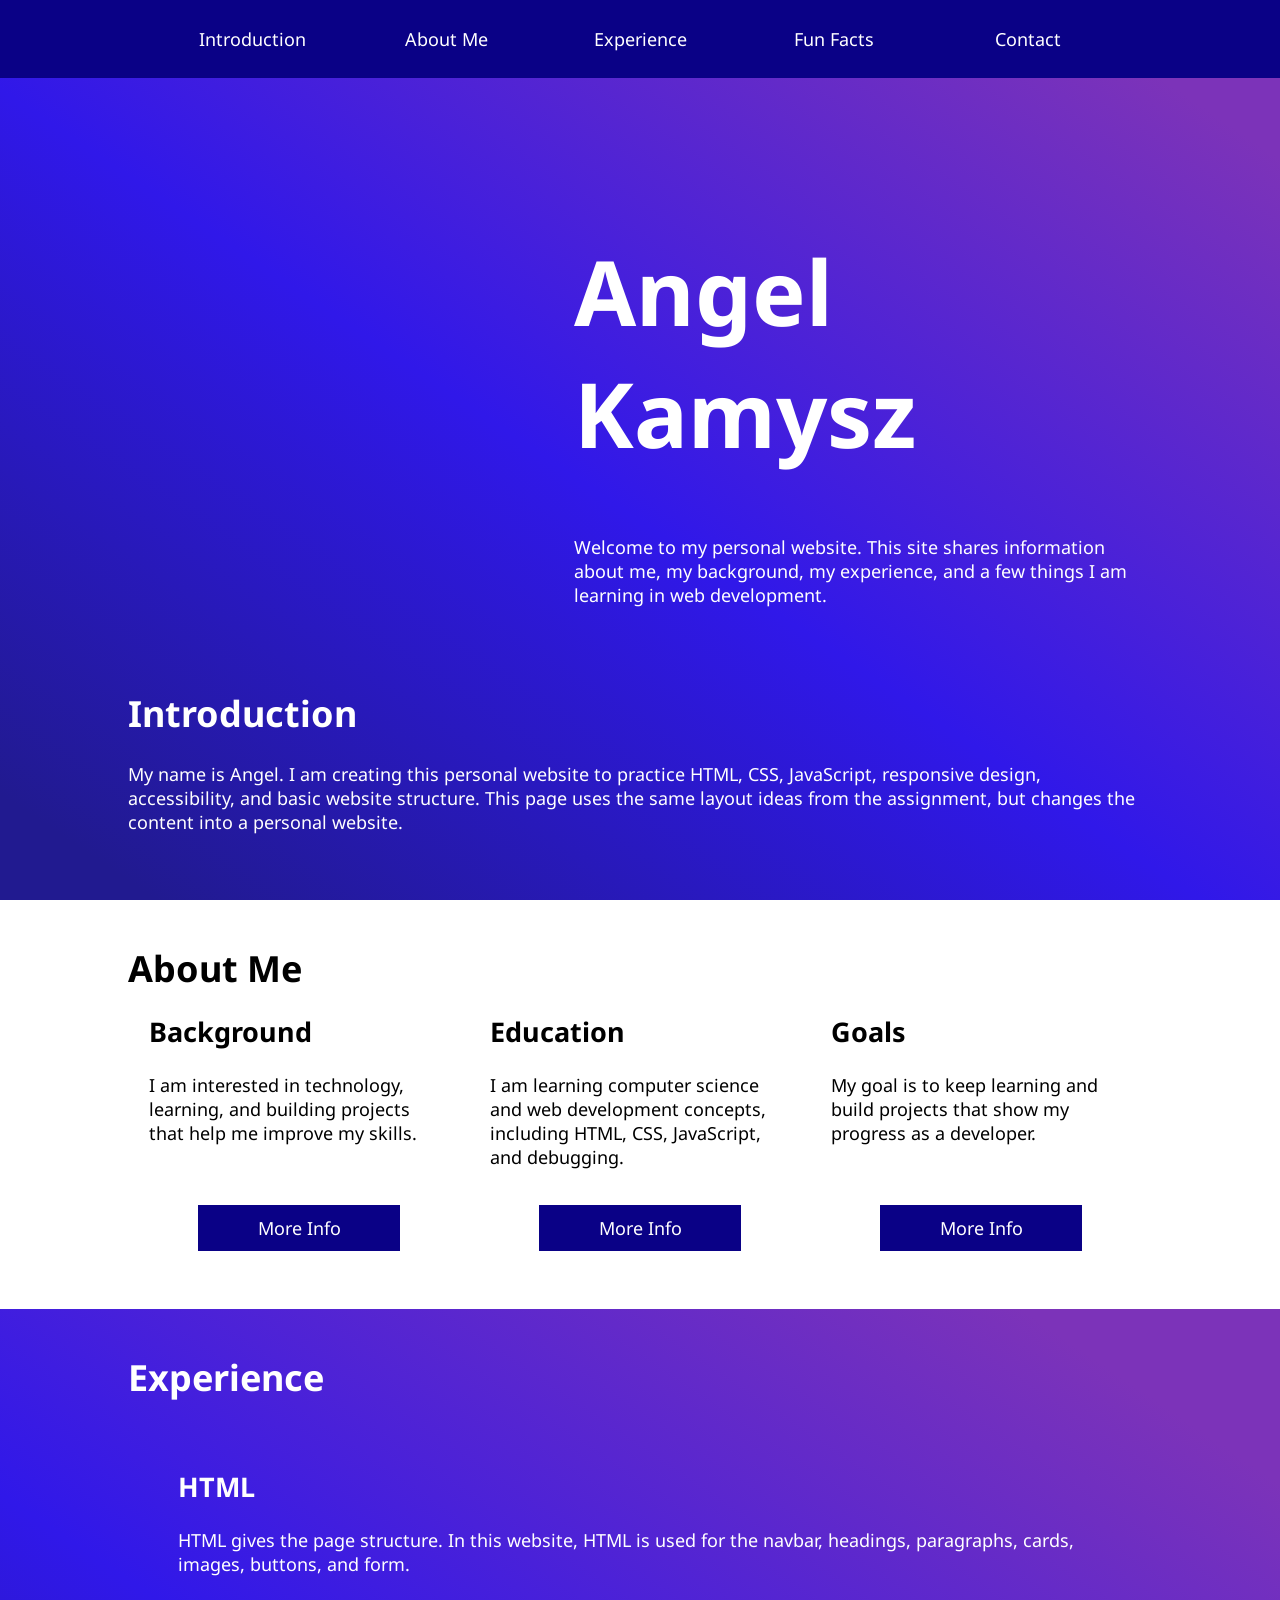
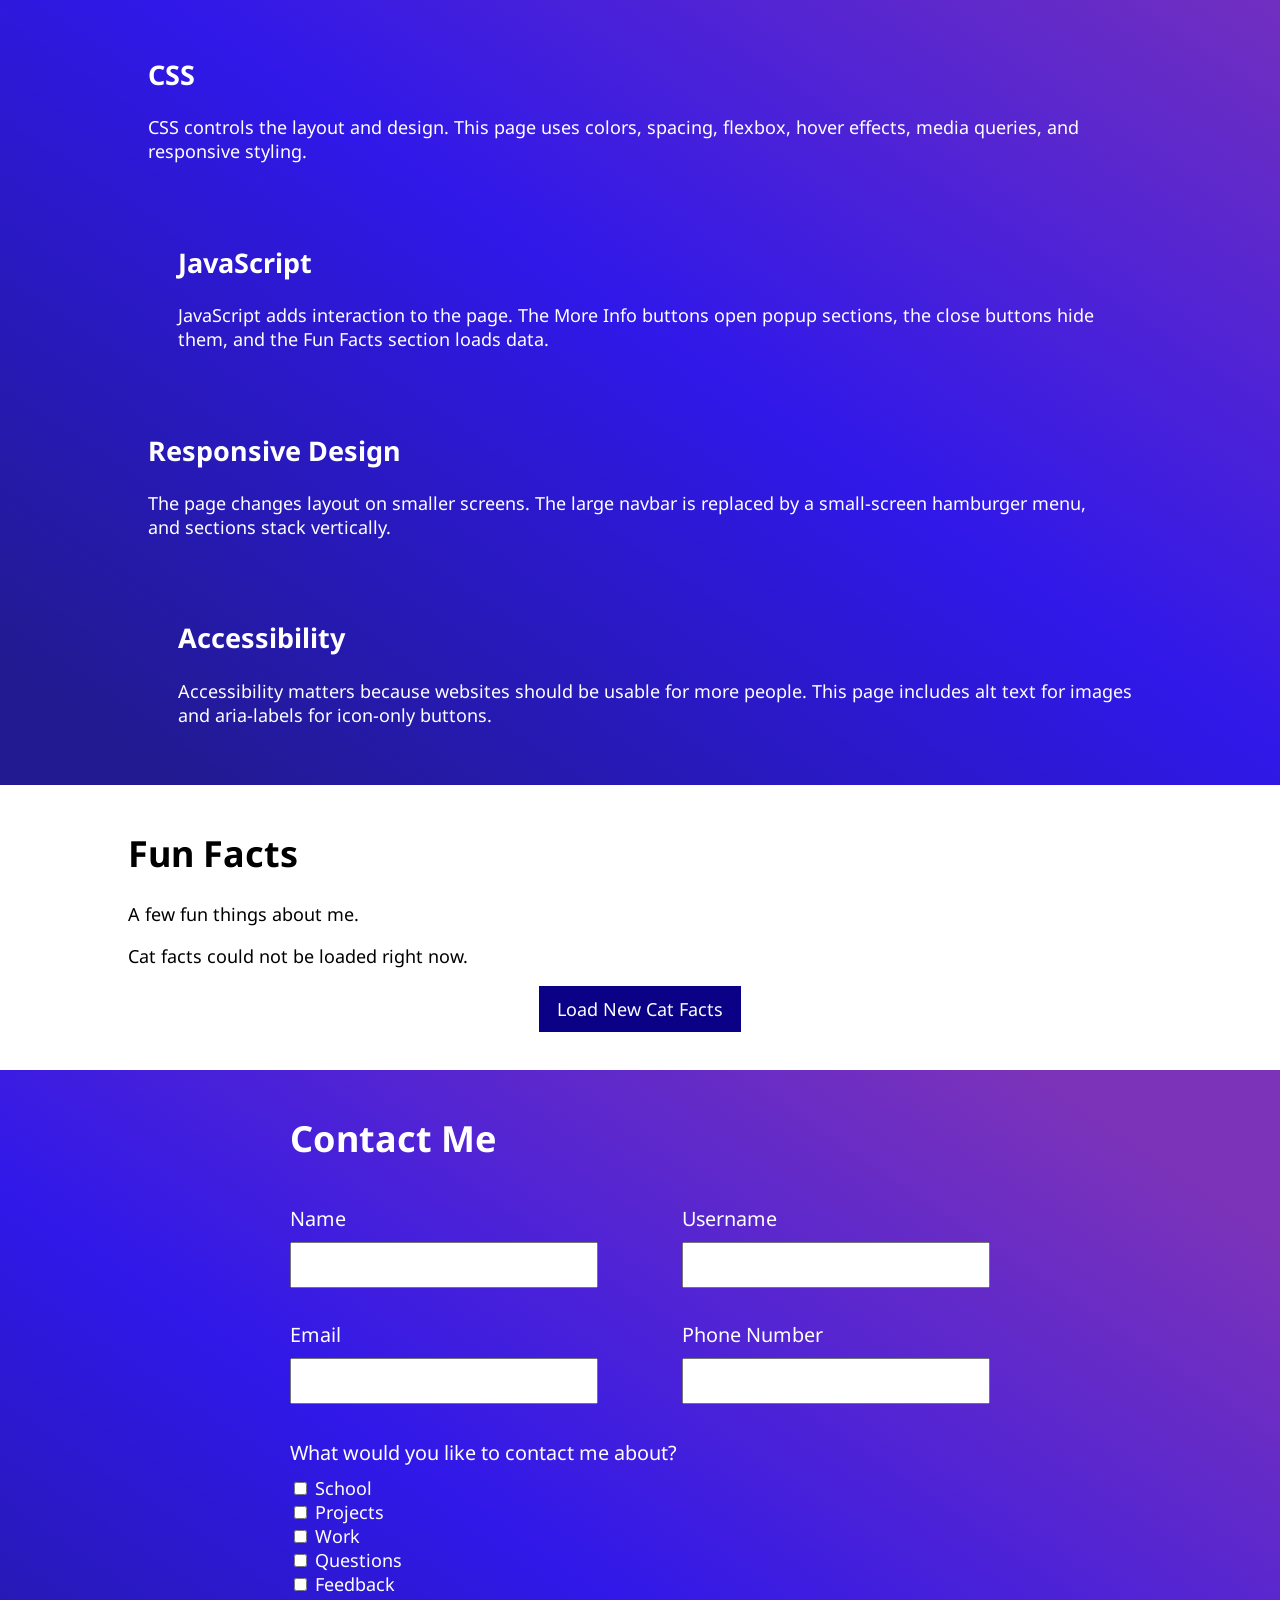
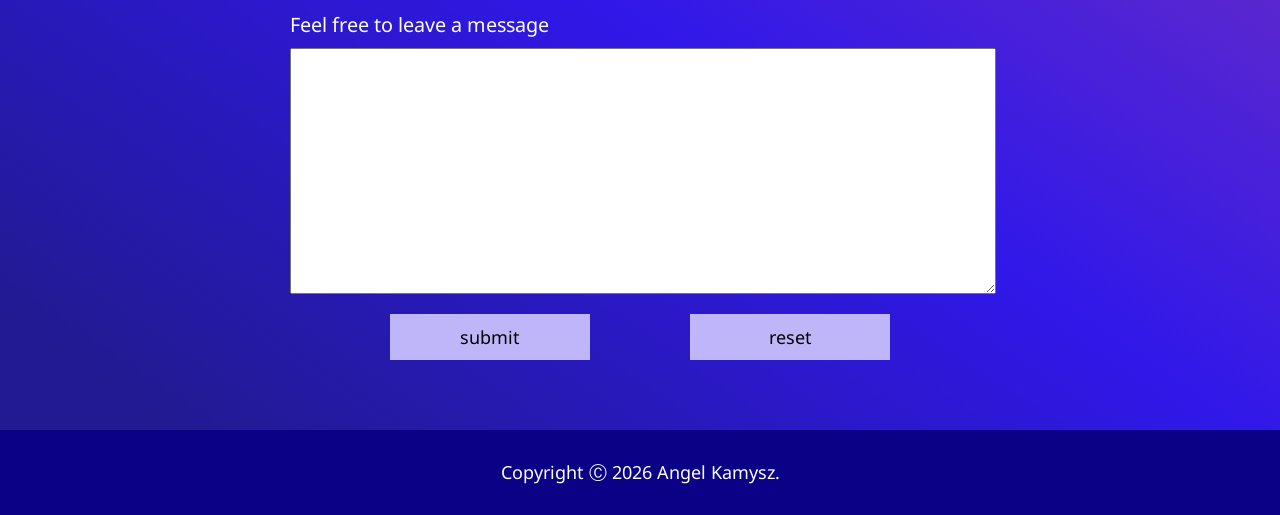
==== index.html @ f848a3fa "Add files via upload" ====
<!doctype html>
<html lang="en">
  <head>
    <meta charset="UTF-8" />
    <meta name="viewport" content="width=device-width, initial-scale=1.0" />

    <link rel="preconnect" href="https://fonts.googleapis.com" />
    <link rel="preconnect" href="https://fonts.gstatic.com" crossorigin />

    <link
      rel="stylesheet"
      href="https://cdnjs.cloudflare.com/ajax/libs/font-awesome/6.4.2/css/all.min.css"
      crossorigin="anonymous"
      referrerpolicy="no-referrer"
    />

    <link
      href="https://fonts.googleapis.com/css2?family=Lora&family=Noto+Sans:ital,wght@0,300;0,500;1,200;1,400&family=Poppins:wght@100;200;300;400&family=Raleway:wght@100;200;300&display=swap"
      rel="stylesheet"
    />

    <link rel="stylesheet" href="styles.css" />
    <title>Angel Kamysz</title>
    <script defer src="index.js"></script>
  </head>

  <body>
    <header>
      <nav class="navbar large-screen-navbar">
        <ul class="nav-list">
          <li class="nav-list-item">
            <a href="#Introduction" class="nav-link hover-transition"
              >Introduction</a
            >
          </li>
          <li class="nav-list-item">
            <a href="#About" class="nav-link hover-transition">About Me</a>
          </li>
          <li class="nav-list-item">
            <a href="#Experience" class="nav-link hover-transition"
              >Experience</a
            >
          </li>
          <li class="nav-list-item">
            <a href="#FunFacts" class="nav-link hover-transition">Fun Facts</a>
          </li>
          <li class="nav-list-item">
            <a href="#Contact" class="nav-link hover-transition">Contact</a>
          </li>
        </ul>
      </nav>

      <nav class="navbar small-screen-navbar">
        <input
          type="checkbox"
          class="navbar-toggle-trigger"
          id="navbar-toggle-trigger"
        />

        <label
          for="navbar-toggle-trigger"
          id="navbar-toggle-expand-button"
          class="navbar-circular-icon-button"
          aria-label="open navbar list"
        >
          <i class="fa-solid fa-bars"></i>
        </label>

        <div
          id="small-screen-navbar-element-container"
          class="small-screen-navbar-element-container"
        >
          <label
            for="navbar-toggle-trigger"
            class="navbar-toggle-close-button"
            aria-label="close navbar list"
          >
            <i class="fa-solid fa-xmark"></i>
          </label>

          <ul class="nav-list">
            <li class="nav-list-item">
              <a href="#Introduction" class="nav-link hover-transition"
                >Introduction</a
              >
            </li>
            <li class="nav-list-item">
              <a href="#About" class="nav-link hover-transition">About Me</a>
            </li>
            <li class="nav-list-item">
              <a href="#Experience" class="nav-link hover-transition"
                >Experience</a
              >
            </li>
            <li class="nav-list-item">
              <a href="#FunFacts" class="nav-link hover-transition"
                >Fun Facts</a
              >
            </li>
            <li class="nav-list-item">
              <a href="#Contact" class="nav-link hover-transition">Contact</a>
            </li>
          </ul>
        </div>
      </nav>
    </header>

    <div class="dark-background-container section-below-navbar">
      <div
        class="space-evenly-distributed-row-container vertically-stacked-mid-screen-container content-container"
      >
        <div class="landing-image"></div>

        <div class="landing-text-container">
          <h1 class="heading-1">Angel Kamysz</h1>
          <p>
            Welcome to my personal website. This site shares information about
            me, my background, my experience, and a few things I am learning in
            web development.
          </p>
        </div>
      </div>

      <div id="Introduction" class="content-container">
        <h1>Introduction</h1>
        <p>
          My name is Angel. I am creating this personal website to practice
          HTML, CSS, JavaScript, responsive design, accessibility, and basic
          website structure. This page uses the same layout ideas from the
          assignment, but changes the content into a personal website.
        </p>
      </div>
    </div>

    <div id="About" class="content-container">
      <h1 class="clear-margin-bottom">About Me</h1>

      <div
        class="space-evenly-distributed-row-container vertically-stacked-mid-screen-container"
      >
        <div class="card">
          <div>
            <h2 class="clear-margin-top">Background</h2>
            <p>
              I am interested in technology, learning, and building projects
              that help me improve my skills.
            </p>
          </div>
          <a class="more-info-button">More Info</a>
        </div>

        <div class="popup-section-container">
          <div class="popup-section">
            <div class="space-between-distributed-row-container">
              <h3>Background</h3>
              <button
                class="close-popup-button"
                aria-label="close popup window"
                title="close popup window"
              >
                <i class="fa-solid fa-xmark"></i>
              </button>
            </div>
            <p>
              This section gives more information about who I am. I wanted this
              personal website to be simple, organized, and easy to read. I also
              wanted to use what I learned in class, including sections,
              navigation links, buttons, forms, and responsive styling.
            </p>
          </div>
        </div>

        <div class="card">
          <div>
            <h2 class="clear-margin-top">Education</h2>
            <p>
              I am learning computer science and web development concepts,
              including HTML, CSS, JavaScript, and debugging.
            </p>
          </div>
          <a class="more-info-button">More Info</a>
        </div>

        <div class="popup-section-container">
          <div class="popup-section">
            <div class="space-between-distributed-row-container">
              <h3>Education</h3>
              <button
                class="close-popup-button"
                aria-label="close popup window"
                title="close popup window"
              >
                <i class="fa-solid fa-xmark"></i>
              </button>
            </div>
            <p>
              This project shows practice with a complete webpage. It includes a
              navbar, a landing section, cards, JavaScript popups, responsive
              design, images, and a contact form.
            </p>
          </div>
        </div>

        <div class="card">
          <div>
            <h2 class="clear-margin-top">Goals</h2>
            <p>
              My goal is to keep learning and build projects that show my
              progress as a developer.
            </p>
          </div>
          <a class="more-info-button">More Info</a>
        </div>

        <div class="popup-section-container">
          <div class="popup-section">
            <div class="space-between-distributed-row-container">
              <h3>Goals</h3>
              <button
                class="close-popup-button"
                aria-label="close popup window"
                title="close popup window"
              >
                <i class="fa-solid fa-xmark"></i>
              </button>
            </div>
            <p>
              I want to continue improving my coding skills and become more
              comfortable creating websites that are functional, responsive, and
              accessible.
            </p>
          </div>
        </div>
      </div>
    </div>

    <div class="dark-background-container">
      <div id="Experience" class="content-container">
        <h1>Experience</h1>

        <div class="space-between-distributed-row-container content-container">
          <!-- <img
            alt="A gray Scottish Fold cat lying down"
            class="characteristics-image"
            src="./images/1920px-Adult_Scottish_Fold.jpg"
          /> -->

          <div class="characteristics-text-margin-left">
            <h2>HTML</h2>
            <p>
              HTML gives the page structure. In this website, HTML is used for
              the navbar, headings, paragraphs, cards, images, buttons, and
              form.
            </p>
          </div>
        </div>

        <div class="space-between-distributed-row-container content-container">
          <div class="characteristics-text-margin-right">
            <h2>CSS</h2>
            <p>
              CSS controls the layout and design. This page uses colors,
              spacing, flexbox, hover effects, media queries, and responsive
              styling.
            </p>
          </div>

          <!-- <img
            alt="A Scottish Fold kitten sitting on a blue background"
            class="characteristics-image"
            src="./images/Rumfold_Red_Bull.png"
          /> -->
        </div>

        <div class="space-between-distributed-row-container content-container">
          <!-- <img
            alt="A gray Scottish Fold cat standing"
            class="characteristics-image"
            src="./images/scottish-fold-2.jpg"
          /> -->

          <div class="characteristics-text-margin-left">
            <h2>JavaScript</h2>
            <p>
              JavaScript adds interaction to the page. The More Info buttons
              open popup sections, the close buttons hide them, and the Fun
              Facts section loads data.
            </p>
          </div>
        </div>

        <div class="space-between-distributed-row-container content-container">
          <div class="characteristics-text-margin-right">
            <h2>Responsive Design</h2>
            <p>
              The page changes layout on smaller screens. The large navbar is
              replaced by a small-screen hamburger menu, and sections stack
              vertically.
            </p>
          </div>

          <!-- <img
            alt="A close-up of a Scottish Fold cat"
            class="characteristics-image"
            src="./images/scottish-fold-1.jpeg"
          /> -->
        </div>

        <div class="space-between-distributed-row-container content-container">
          <!-- <img
            alt="A Scottish Fold cat looking forward"
            class="characteristics-image"
            src="./images/scottish-fold-3.jpg"
          /> -->

          <div class="characteristics-text-margin-left">
            <h2>Accessibility</h2>
            <p>
              Accessibility matters because websites should be usable for more
              people. This page includes alt text for images and aria-labels for
              icon-only buttons.
            </p>
          </div>
        </div>
      </div>
    </div>

    <div id="FunFacts" class="content-container">
      <h1>Fun Facts</h1>
      <p>A few fun things about me.</p>

      <div class="loading-container"></div>
      <div id="cat-facts-list"></div>

      <a class="reload-cat-facts">Load New Cat Facts</a>
    </div>

    <div class="dark-background-container">
      <form id="Contact" class="content-container form">
        <h1>Contact Me</h1>

        <div
          class="space-between-distributed-row-container vertically-stacked-sm-screen-container"
        >
          <p class="label-input-group form-element-container">
            <span class="form-label">Name</span>
            <input
              aria-label="name"
              class="form-input-box"
              type="text"
              id="name"
              name="name"
            />
          </p>

          <p class="label-input-group form-element-container">
            <span class="form-label">Username</span>
            <input
              aria-label="username"
              class="form-input-box"
              type="text"
              id="username"
              name="username"
            />
          </p>
        </div>

        <div
          class="space-between-distributed-row-container vertically-stacked-sm-screen-container"
        >
          <p class="label-input-group form-element-container">
            <span class="form-label">Email</span>
            <input
              aria-label="email"
              class="form-input-box"
              type="email"
              id="email"
              name="email"
            />
          </p>

          <p class="label-input-group form-element-container">
            <span class="form-label">Phone Number</span>
            <input
              aria-label="phone"
              class="form-input-box"
              type="tel"
              id="phone-number"
              name="phone-number"
            />
          </p>
        </div>

        <div class="form-fieldset form-element-container">
          <p class="form-label">What would you like to contact me about?</p>

          <div>
            <input type="checkbox" id="school" name="topic1" value="school" />
            <label for="school">School</label>
          </div>

          <div>
            <input
              type="checkbox"
              id="projects"
              name="topic2"
              value="projects"
            />
            <label for="projects">Projects</label>
          </div>

          <div>
            <input type="checkbox" id="work" name="topic3" value="work" />
            <label for="work">Work</label>
          </div>

          <div>
            <input
              type="checkbox"
              id="questions"
              name="topic4"
              value="questions"
            />
            <label for="questions">Questions</label>
          </div>

          <div>
            <input
              type="checkbox"
              id="feedback"
              name="topic5"
              value="feedback"
            />
            <label for="feedback">Feedback</label>
          </div>
        </div>

        <label class="form-label" for="message">
          Feel free to leave a message
        </label>

        <textarea
          class="form-textarea form-element-container"
          name="message"
          id="message"
          cols="30"
          rows="10"
        ></textarea>

        <div
          class="space-evenly-distributed-row-container form-buttons-container"
        >
          <input class="form-button" type="submit" value="submit" />
          <input class="form-button" type="reset" value="reset" />
        </div>
      </form>
    </div>

    <footer class="footer">Copyright Ⓒ 2026 Angel Kamysz.</footer>
  </body>
</html>
---- styles.css ----
:root {
  --darker-blue: rgb(10, 1, 134);
  --darker-blue-transparent: rgba(69, 63, 150, 0.7);
  --dark-blue: rgba(33, 26, 144, 1);
  --blue: rgb(48, 24, 233);
  --light-blue: rgb(190, 182, 249);
  --purple: rgba(124, 51, 185, 1);
  --white: rgb(255, 255, 255);
  --transparent: rgba(0, 0, 0, 0);
  --light-gray: rgb(226, 226, 226);
  --darker-blue-even-transparent: rgb(25, 20, 101, 0.2);
}

html {
  box-sizing: border-box;
  font-size: 18px;
  font-family: 'Noto Sans', sans-serif;
  scroll-padding-top: 60px;
}

body {
  margin: 0;
  padding: 0;
}

.dark-background-container {
  background: var(--dark-blue);
  background: linear-gradient(
    34deg,
    var(--dark-blue) 6%,
    var(--blue) 46%,
    var(--purple) 91%
  );
  color: var(--white);
}

.content-container {
  padding: 20px;
  max-width: 1024px;
  margin: auto;
}

.space-evenly-distributed-row-container {
  display: flex;
  justify-content: space-evenly;
}

.space-between-distributed-row-container {
  display: flex;
  justify-content: space-between;
}

.display-none {
  display: none;
}

.more-info-button,
.reload-cat-facts {
  text-align: center;
  background-color: var(--darker-blue);
  color: var(--white);
  border: 1px solid var(--darker-blue);
  width: 180px;
  margin: 1rem auto;
  font-family: inherit;
  font-size: 1rem;
  display: block;
  padding: 10px;
  text-decoration: none;
}

.more-info-button:hover,
.reload-cat-facts:hover {
  background-color: var(--white);
  color: var(--darker-blue);
  cursor: pointer;
  transition: 0.25s;
}

.navbar-circular-icon-button,
.navbar-toggle-close-button {
  font-size: 1.5rem;
  color: var(--white);
  display: flex;
  justify-content: center;
  align-items: center;
  border-radius: 50%;
  width: 60px;
  height: 60px;
  background-color: transparent;
  border: none;
}

.navbar-toggle-close-button {
  margin: auto;
}

.navbar-circular-icon-button:hover,
.navbar-toggle-close-button:hover {
  background-color: var(--light-gray);
  color: var(--darker-blue);
  cursor: pointer;
  transition: 0.25s;
}

.close-popup-button {
  font-size: 2rem;
  background-color: var(--transparent);
  display: flex;
  justify-content: center;
  align-items: center;
  border-radius: 50%;
  width: 60px;
  height: 60px;
  border: none;
}

.close-popup-button:hover {
  color: var(--darker-blue);
  background-color: var(--darker-blue-even-transparent);
  cursor: pointer;
}

.form-button {
  width: 200px;
  background-color: var(--light-blue);
  color: black;
  border: 1px solid var(--light-blue);
  font-family: inherit;
  font-size: 1rem;
  display: block;
  padding: 10px;
  margin-bottom: 20px;
}

.form-button:hover {
  background-color: var(--darker-blue);
  color: var(--white);
  border: 1px solid var(--darker-blue);
  cursor: pointer;
  transition: 0.25s;
}

.navbar {
  position: fixed;
  width: 100%;
  padding: 15px;
  background-color: var(--darker-blue);
  box-sizing: border-box;
  z-index: 10;
}

.navbar-toggle-trigger {
  display: none;
}

.navbar-toggle-trigger:checked ~ .small-screen-navbar-element-container {
  display: block;
}

.nav-list {
  padding: 0;
  margin: 0;
  list-style-type: none;
  display: flex;
  justify-content: center;
}

.nav-list-item {
  display: block;
  padding: 10px;
  width: 170px;
  text-align: center;
  border: 2px solid var(--transparent);
}

.nav-list-item:hover {
  border: 2px solid var(--white);
  border-radius: 20px;
  cursor: pointer;
}

.nav-link {
  text-decoration: none;
  color: var(--white);
}

.small-screen-navbar {
  display: none;
}

.small-screen-navbar-element-container {
  display: none;
}

.landing-image {
  width: 350px;
  height: 350px;
  margin: 45px;
  border-radius: 50%;
  display: block;
  align-self: start;
  background-image: url('./images/1920px-Adult_Scottish_Fold.jpg');
  background-position: center;
  background-size: cover;
}

.landing-text-container {
  max-width: 575px;
}

.heading-1 {
  font-size: 5rem;
}

.section-below-navbar {
  padding-top: 150px;
  min-height: calc(100vh - 150px);
}

.card {
  width: 300px;
  border-radius: 3px;
  padding: 10px;
  margin: 10px;
  display: flex;
  flex-direction: column;
  justify-content: space-between;
}

.clear-margin-top {
  margin-top: 0;
}

.clear-margin-bottom {
  margin-bottom: 0;
}

.popup-section-container {
  display: none;
  position: fixed;
  width: 100%;
  height: 100%;
  top: 0;
  left: 0;
  background-color: var(--darker-blue-transparent);
  z-index: 20;
}

.popup-section {
  background-color: var(--white);
  color: black;
  max-width: 846px;
  max-height: 70vh;
  overflow-y: scroll;
  margin: 150px auto;
  padding: 30px;
}

.characteristics-image {
  width: 150px;
  height: 150px;
  border-radius: 50%;
  align-self: center;
  object-fit: cover;
}

.characteristics-text-margin-left {
  margin-left: 30px;
}

.characteristics-text-margin-right {
  margin-right: 30px;
}

.cat-fact-list-item {
  display: flex;
  align-items: center;
}

.form {
  width: 700px;
  margin: auto;
}

.form-label {
  display: block;
  margin-bottom: 10px;
  font-size: 1.1rem;
}

.form-input-box {
  width: 300px;
  height: 40px;
  font-size: inherit;
  font-family: inherit;
}

.form-fieldset {
  padding: 0;
  margin: 0;
  border: none;
}

.form-element-container {
  margin-bottom: 15px;
}

.form-buttons-container {
  padding-bottom: 30px;
}

.form-textarea {
  width: 100%;
  font-size: inherit;
  font-family: inherit;
}

.footer {
  background-color: var(--darker-blue);
  color: var(--white);
  padding: 30px;
  text-align: center;
}

@media screen and (max-width: 1023px) {
  .vertically-stacked-mid-screen-container {
    flex-direction: column;
  }

  html {
    scroll-padding-top: 320px;
  }

  .nav-list {
    flex-direction: column;
    align-items: center;
  }

  .small-screen-navbar {
    display: block;
  }

  .large-screen-navbar {
    display: none;
  }

  .landing-image {
    margin: auto;
  }

  .landing-text-container {
    max-width: unset;
  }

  .heading-1 {
    text-align: center;
  }

  .card {
    width: unset;
    border-radius: 3px;
    padding: 10px;
  }

  .popup-section {
    background-color: var(--white);
    margin: 150px 30px;
  }
}

@media screen and (max-width: 767px) {
  .vertically-stacked-sm-screen-container {
    flex-direction: column;
  }

  .landing-image {
    width: 250px;
    height: 250px;
  }

  .heading-1 {
    font-size: 4rem;
  }

  .characteristics-image {
    display: none;
  }

  .characteristics-text-margin-left {
    margin-left: 0;
  }

  .characteristics-text-margin-right {
    margin-right: 0;
  }

  .form {
    width: unset;
  }

  .label-input-group {
    display: flex;
    justify-content: space-between;
  }
}

@media screen and (max-width: 600px) {
  .label-input-group {
    flex-direction: column;
  }

  .form-input-box {
    width: 100%;
  }

  .form-button {
    width: 180px;
  }
}
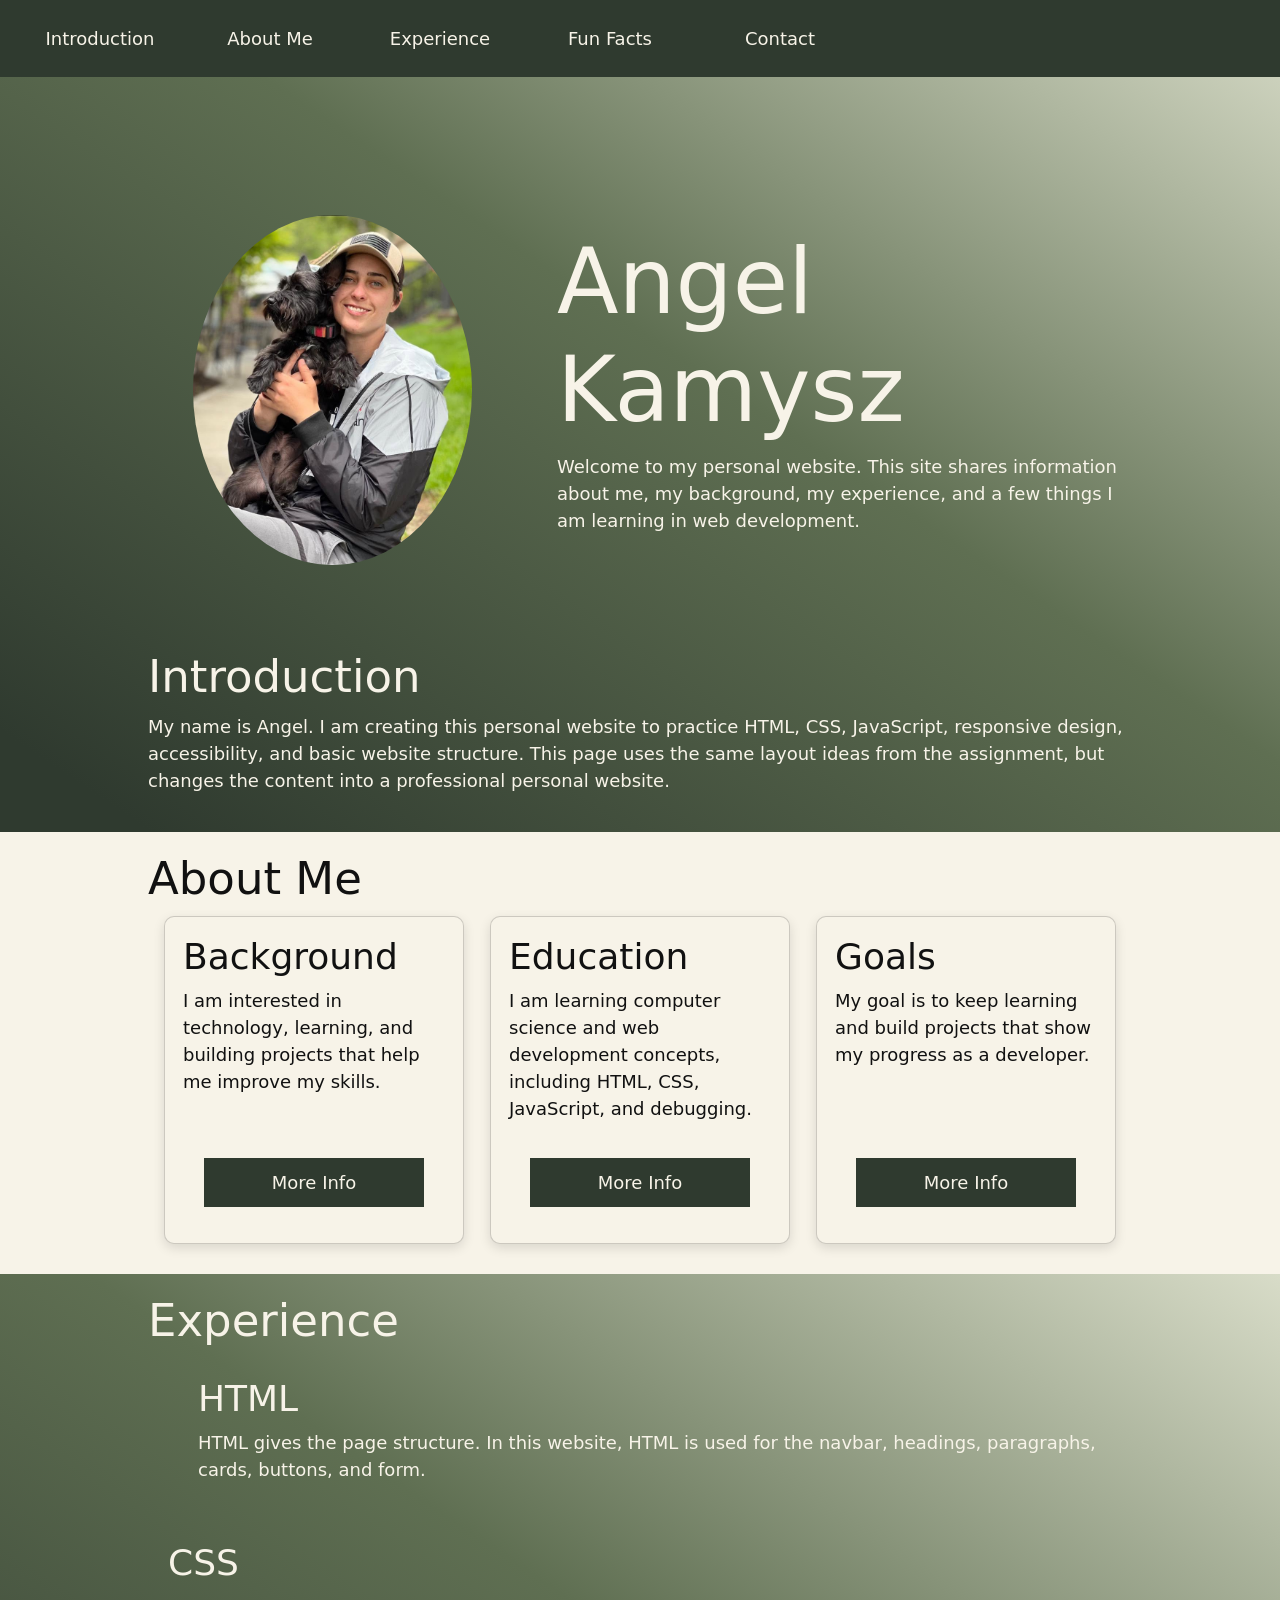
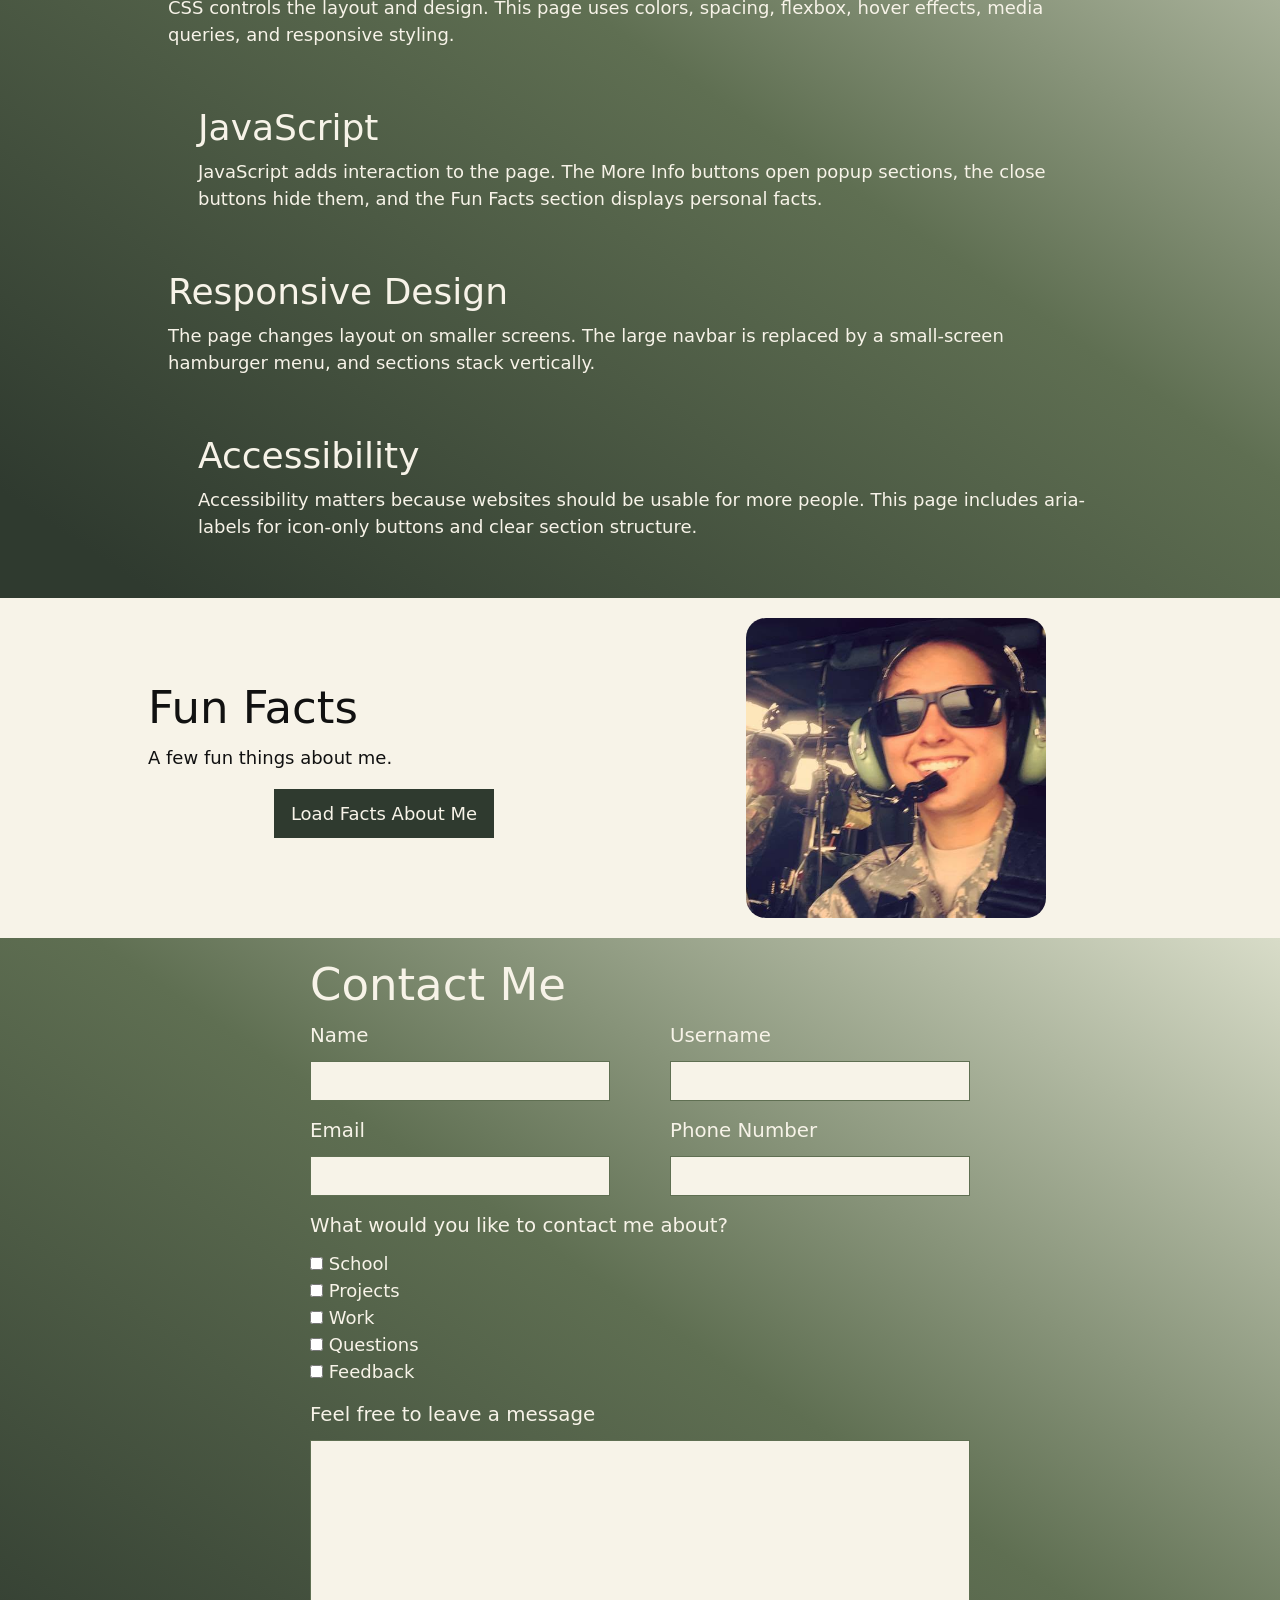
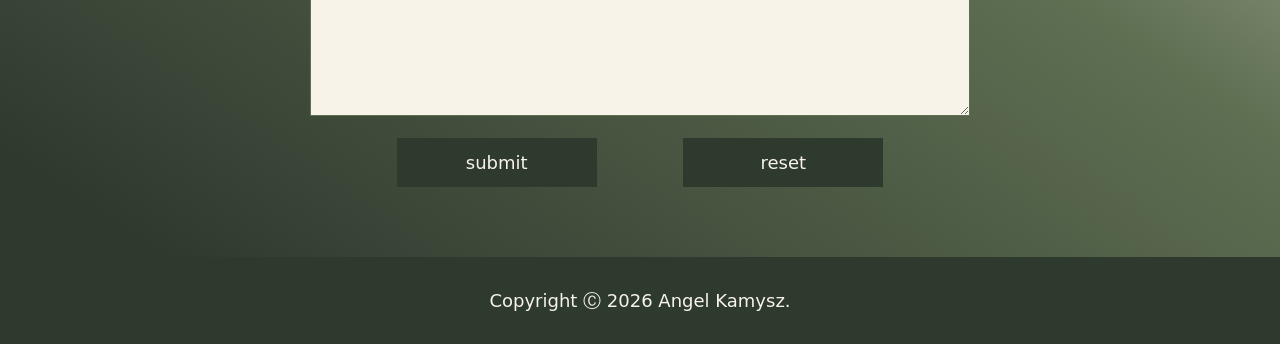
==== commit 28cd44c8: "Add files via upload" ====
--- a/index.html
+++ b/index.html
@@ -19,8 +19,20 @@
       rel="stylesheet"
     />
 
+    <link
+      href="https://cdn.jsdelivr.net/npm/bootstrap@5.3.3/dist/css/bootstrap.min.css"
+      rel="stylesheet"
+    />
+
     <link rel="stylesheet" href="styles.css" />
+
     <title>Angel Kamysz</title>
+
+    <script
+      defer
+      src="https://cdn.jsdelivr.net/npm/bootstrap@5.3.3/dist/js/bootstrap.bundle.min.js"
+    ></script>
+
     <script defer src="index.js"></script>
   </head>
 
@@ -29,21 +41,25 @@
       <nav class="navbar large-screen-navbar">
         <ul class="nav-list">
           <li class="nav-list-item">
-            <a href="#Introduction" class="nav-link hover-transition"
-              >Introduction</a
-            >
+            <a href="#Introduction" class="nav-link hover-transition">
+              Introduction
+            </a>
           </li>
+
           <li class="nav-list-item">
             <a href="#About" class="nav-link hover-transition">About Me</a>
           </li>
+
           <li class="nav-list-item">
-            <a href="#Experience" class="nav-link hover-transition"
-              >Experience</a
-            >
+            <a href="#Experience" class="nav-link hover-transition">
+              Experience
+            </a>
           </li>
+
           <li class="nav-list-item">
             <a href="#FunFacts" class="nav-link hover-transition">Fun Facts</a>
           </li>
+
           <li class="nav-list-item">
             <a href="#Contact" class="nav-link hover-transition">Contact</a>
           </li>
@@ -80,23 +96,27 @@
 
           <ul class="nav-list">
             <li class="nav-list-item">
-              <a href="#Introduction" class="nav-link hover-transition"
-                >Introduction</a
-              >
+              <a href="#Introduction" class="nav-link hover-transition">
+                Introduction
+              </a>
             </li>
+
             <li class="nav-list-item">
               <a href="#About" class="nav-link hover-transition">About Me</a>
             </li>
+
             <li class="nav-list-item">
-              <a href="#Experience" class="nav-link hover-transition"
-                >Experience</a
-              >
+              <a href="#Experience" class="nav-link hover-transition">
+                Experience
+              </a>
             </li>
+
             <li class="nav-list-item">
-              <a href="#FunFacts" class="nav-link hover-transition"
-                >Fun Facts</a
-              >
+              <a href="#FunFacts" class="nav-link hover-transition">
+                Fun Facts
+              </a>
             </li>
+
             <li class="nav-list-item">
               <a href="#Contact" class="nav-link hover-transition">Contact</a>
             </li>
@@ -107,7 +127,7 @@
 
     <div class="dark-background-container section-below-navbar">
       <div
-        class="space-evenly-distributed-row-container vertically-stacked-mid-screen-container content-container"
+        class="hero-content space-evenly-distributed-row-container vertically-stacked-mid-screen-container content-container"
       >
         <div class="landing-image"></div>
 
@@ -127,7 +147,8 @@
           My name is Angel. I am creating this personal website to practice
           HTML, CSS, JavaScript, responsive design, accessibility, and basic
           website structure. This page uses the same layout ideas from the
-          assignment, but changes the content into a personal website.
+          assignment, but changes the content into a professional personal
+          website.
         </p>
       </div>
     </div>
@@ -146,6 +167,7 @@
               that help me improve my skills.
             </p>
           </div>
+
           <a class="more-info-button">More Info</a>
         </div>
 
@@ -153,6 +175,7 @@
           <div class="popup-section">
             <div class="space-between-distributed-row-container">
               <h3>Background</h3>
+
               <button
                 class="close-popup-button"
                 aria-label="close popup window"
@@ -161,6 +184,7 @@
                 <i class="fa-solid fa-xmark"></i>
               </button>
             </div>
+
             <p>
               This section gives more information about who I am. I wanted this
               personal website to be simple, organized, and easy to read. I also
@@ -178,6 +202,7 @@
               including HTML, CSS, JavaScript, and debugging.
             </p>
           </div>
+
           <a class="more-info-button">More Info</a>
         </div>
 
@@ -185,6 +210,7 @@
           <div class="popup-section">
             <div class="space-between-distributed-row-container">
               <h3>Education</h3>
+
               <button
                 class="close-popup-button"
                 aria-label="close popup window"
@@ -193,10 +219,11 @@
                 <i class="fa-solid fa-xmark"></i>
               </button>
             </div>
+
             <p>
               This project shows practice with a complete webpage. It includes a
               navbar, a landing section, cards, JavaScript popups, responsive
-              design, images, and a contact form.
+              design, and a contact form.
             </p>
           </div>
         </div>
@@ -209,6 +236,7 @@
               progress as a developer.
             </p>
           </div>
+
           <a class="more-info-button">More Info</a>
         </div>
 
@@ -216,6 +244,7 @@
           <div class="popup-section">
             <div class="space-between-distributed-row-container">
               <h3>Goals</h3>
+
               <button
                 class="close-popup-button"
                 aria-label="close popup window"
@@ -224,6 +253,7 @@
                 <i class="fa-solid fa-xmark"></i>
               </button>
             </div>
+
             <p>
               I want to continue improving my coding skills and become more
               comfortable creating websites that are functional, responsive, and
@@ -239,18 +269,11 @@
         <h1>Experience</h1>
 
         <div class="space-between-distributed-row-container content-container">
-          <!-- <img
-            alt="A gray Scottish Fold cat lying down"
-            class="characteristics-image"
-            src="./images/1920px-Adult_Scottish_Fold.jpg"
-          /> -->
-
           <div class="characteristics-text-margin-left">
             <h2>HTML</h2>
             <p>
               HTML gives the page structure. In this website, HTML is used for
-              the navbar, headings, paragraphs, cards, images, buttons, and
-              form.
+              the navbar, headings, paragraphs, cards, buttons, and form.
             </p>
           </div>
         </div>
@@ -264,27 +287,15 @@
               styling.
             </p>
           </div>
-
-          <!-- <img
-            alt="A Scottish Fold kitten sitting on a blue background"
-            class="characteristics-image"
-            src="./images/Rumfold_Red_Bull.png"
-          /> -->
         </div>
 
         <div class="space-between-distributed-row-container content-container">
-          <!-- <img
-            alt="A gray Scottish Fold cat standing"
-            class="characteristics-image"
-            src="./images/scottish-fold-2.jpg"
-          /> -->
-
           <div class="characteristics-text-margin-left">
             <h2>JavaScript</h2>
             <p>
               JavaScript adds interaction to the page. The More Info buttons
               open popup sections, the close buttons hide them, and the Fun
-              Facts section loads data.
+              Facts section displays personal facts.
             </p>
           </div>
         </div>
@@ -298,41 +309,38 @@
               vertically.
             </p>
           </div>
-
-          <!-- <img
-            alt="A close-up of a Scottish Fold cat"
-            class="characteristics-image"
-            src="./images/scottish-fold-1.jpeg"
-          /> -->
         </div>
 
         <div class="space-between-distributed-row-container content-container">
-          <!-- <img
-            alt="A Scottish Fold cat looking forward"
-            class="characteristics-image"
-            src="./images/scottish-fold-3.jpg"
-          /> -->
-
           <div class="characteristics-text-margin-left">
             <h2>Accessibility</h2>
             <p>
               Accessibility matters because websites should be usable for more
-              people. This page includes alt text for images and aria-labels for
-              icon-only buttons.
+              people. This page includes aria-labels for icon-only buttons and
+              clear section structure.
             </p>
           </div>
         </div>
       </div>
     </div>
 
-    <div id="FunFacts" class="content-container">
-      <h1>Fun Facts</h1>
-      <p>A few fun things about me.</p>
-
-      <div class="loading-container"></div>
-      <div id="cat-facts-list"></div>
-
-      <a class="reload-cat-facts">Load New Cat Facts</a>
+    <div id="FunFacts" class="content-container fun-facts-section">
+      <div class="fun-facts-text">
+        <h1>Fun Facts</h1>
+        <p>A few fun things about me.</p>
+
+        <div id="personal-facts-list"></div>
+
+        <a class="load-personal-facts-button">Load Facts About Me</a>
+      </div>
+
+      <div class="fun-facts-image-container">
+        <img
+          src="./images/fun-facts.jpg"
+          alt="A personal photo for the fun facts section"
+          class="fun-facts-image"
+        />
+      </div>
     </div>
 
     <div class="dark-background-container">
--- a/styles.css
+++ b/styles.css
@@ -1,14 +1,20 @@
 :root {
-  --darker-blue: rgb(10, 1, 134);
-  --darker-blue-transparent: rgba(69, 63, 150, 0.7);
-  --dark-blue: rgba(33, 26, 144, 1);
-  --blue: rgb(48, 24, 233);
+  /* --darker-blue: rgb(7, 2, 82);
+  --darker-blue-transparent: rgba(62, 50, 233, 0.527);
+  --dark-blue: rgb(66, 56, 214);
+  --blue: rgb(25, 5, 177);
   --light-blue: rgb(190, 182, 249);
   --purple: rgba(124, 51, 185, 1);
   --white: rgb(255, 255, 255);
   --transparent: rgba(0, 0, 0, 0);
-  --light-gray: rgb(226, 226, 226);
-  --darker-blue-even-transparent: rgb(25, 20, 101, 0.2);
+  --light-gray: rgb(206, 194, 194);
+  --darker-blue-even-transparent: rgba(13, 6, 102, 0.692); */
+
+  --cream: #f7f3e8;
+  --olive-dark: #2f3a2f;
+  --olive-medium: #5f6f52;
+  --olive-light: #d8dcc8;
+  --black-text: #111111;
 }
 
 html {
@@ -21,17 +27,18 @@
 body {
   margin: 0;
   padding: 0;
+  background-color: var(--cream);
+  color: var(--black-text);
 }
 
 .dark-background-container {
-  background: var(--dark-blue);
   background: linear-gradient(
     34deg,
-    var(--dark-blue) 6%,
-    var(--blue) 46%,
-    var(--purple) 91%
+    var(--olive-dark) 6%,
+    var(--olive-medium) 55%,
+    var(--olive-light) 100%
   );
-  color: var(--white);
+  color: var(--cream);
 }
 
 .content-container {
@@ -55,12 +62,12 @@
 }
 
 .more-info-button,
-.reload-cat-facts {
+.load-personal-facts-button {
   text-align: center;
-  background-color: var(--darker-blue);
-  color: var(--white);
-  border: 1px solid var(--darker-blue);
-  width: 180px;
+  background-color: var(--olive-dark);
+  color: var(--cream);
+  border: 1px solid var(--olive-dark);
+  width: 220px;
   margin: 1rem auto;
   font-family: inherit;
   font-size: 1rem;
@@ -70,11 +77,20 @@
 }
 
 .more-info-button:hover,
-.reload-cat-facts:hover {
-  background-color: var(--white);
-  color: var(--darker-blue);
+.load-personal-facts-button:hover {
+  background-color: var(--cream);
+  color: var(--olive-dark);
   cursor: pointer;
   transition: 0.25s;
+}
+
+.navbar {
+  position: fixed;
+  width: 100%;
+  padding: 15px;
+  background-color: var(--olive-dark);
+  box-sizing: border-box;
+  z-index: 10;
 }
 
 .navbar-circular-icon-button,
@@ -175,14 +191,14 @@
 }
 
 .nav-list-item:hover {
-  border: 2px solid var(--white);
+  border: 2px solid var(--cream);
   border-radius: 20px;
   cursor: pointer;
 }
 
 .nav-link {
   text-decoration: none;
-  color: var(--white);
+  color: var(--cream);
 }
 
 .small-screen-navbar {
@@ -191,18 +207,6 @@
 
 .small-screen-navbar-element-container {
   display: none;
-}
-
-.landing-image {
-  width: 350px;
-  height: 350px;
-  margin: 45px;
-  border-radius: 50%;
-  display: block;
-  align-self: start;
-  background-image: url('./images/1920px-Adult_Scottish_Fold.jpg');
-  background-position: center;
-  background-size: cover;
 }
 
 .landing-text-container {
@@ -220,12 +224,15 @@
 
 .card {
   width: 300px;
-  border-radius: 3px;
-  padding: 10px;
+  border-radius: 10px;
+  padding: 18px;
   margin: 10px;
   display: flex;
   flex-direction: column;
   justify-content: space-between;
+  background-color: var(--cream);
+  color: var(--black-text);
+  box-shadow: 0 4px 12px rgba(0, 0, 0, 0.12);
 }
 
 .clear-margin-top {
@@ -248,21 +255,14 @@
 }
 
 .popup-section {
-  background-color: var(--white);
-  color: black;
+  background-color: var(--cream);
+  color: var(--black-text);
   max-width: 846px;
   max-height: 70vh;
   overflow-y: scroll;
   margin: 150px auto;
   padding: 30px;
-}
-
-.characteristics-image {
-  width: 150px;
-  height: 150px;
-  border-radius: 50%;
-  align-self: center;
-  object-fit: cover;
+  border-radius: 12px;
 }
 
 .characteristics-text-margin-left {
@@ -273,14 +273,38 @@
   margin-right: 30px;
 }
 
-.cat-fact-list-item {
-  display: flex;
-  align-items: center;
+.personal-fact-list-item {
+  background-color: var(--light-gray);
+  color: var(--black-text);
+  padding: 15px;
+  border-left: 6px solid var(--olive-dark);
+  margin: 12px 0;
+  border-radius: 5px;
 }
 
 .form {
   width: 700px;
   margin: auto;
+}
+
+.form-button {
+  width: 200px;
+  background-color: var(--olive-dark);
+  color: var(--cream);
+  border: 1px solid var(--olive-dark);
+  font-family: inherit;
+  font-size: 1rem;
+  display: block;
+  padding: 10px;
+  margin-bottom: 20px;
+}
+
+.form-button:hover {
+  background-color: var(--cream);
+  color: var(--olive-dark);
+  border: 1px solid var(--olive-dark);
+  cursor: pointer;
+  transition: 0.25s;
 }
 
 .form-label {
@@ -296,6 +320,13 @@
   font-family: inherit;
 }
 
+.form-input-box,
+.form-textarea {
+  border: 1px solid var(--olive-medium);
+  background-color: var(--cream);
+  color: var(--black-text);
+}
+
 .form-fieldset {
   padding: 0;
   margin: 0;
@@ -317,12 +348,11 @@
 }
 
 .footer {
-  background-color: var(--darker-blue);
-  color: var(--white);
+  background-color: var(--olive-dark);
+  color: var(--cream);
   padding: 30px;
   text-align: center;
 }
-
 @media screen and (max-width: 1023px) {
   .vertically-stacked-mid-screen-container {
     flex-direction: column;
@@ -343,10 +373,6 @@
 
   .large-screen-navbar {
     display: none;
-  }
-
-  .landing-image {
-    margin: auto;
   }
 
   .landing-text-container {
@@ -367,6 +393,24 @@
     background-color: var(--white);
     margin: 150px 30px;
   }
+
+  .vertically-stacked-mid-screen-container {
+    flex-direction: column;
+  }
+
+  .landing-image {
+    margin: 20px auto;
+  }
+
+  .landing-text-container {
+    max-width: unset;
+    margin-left: 0;
+    text-align: center;
+  }
+
+  .heading-1 {
+    text-align: center;
+  }
 }
 
 @media screen and (max-width: 767px) {
@@ -374,17 +418,8 @@
     flex-direction: column;
   }
 
-  .landing-image {
-    width: 250px;
-    height: 250px;
-  }
-
   .heading-1 {
     font-size: 4rem;
-  }
-
-  .characteristics-image {
-    display: none;
   }
 
   .characteristics-text-margin-left {
@@ -403,6 +438,16 @@
     display: flex;
     justify-content: space-between;
   }
+
+  .fun-facts-section {
+    flex-direction: column;
+    text-align: center;
+  }
+
+  .fun-facts-image {
+    width: 250px;
+    height: 250px;
+  }
 }
 
 @media screen and (max-width: 600px) {
@@ -418,3 +463,56 @@
     width: 180px;
   }
 }
+
+.hero-content {
+  align-items: center;
+}
+
+.landing-image {
+  width: 350px;
+  height: 350px;
+  margin: 45px;
+  border-radius: 50%;
+  display: block;
+  background-color: var(--light-blue);
+
+  background-image: url('./images/profile.jpg');
+  background-position: center 35%;
+  background-size: cover;
+  background-repeat: no-repeat;
+}
+
+.landing-text-container {
+  max-width: 575px;
+  margin-left: 40px;
+}
+
+.fun-facts-section {
+  display: flex;
+  align-items: center;
+  justify-content: space-between;
+  gap: 40px;
+}
+
+.fun-facts-text {
+  flex: 1;
+}
+
+.fun-facts-image-container {
+  flex: 1;
+  display: flex;
+  justify-content: center;
+}
+
+.fun-facts-image {
+  width: 300px;
+  height: 300px;
+  border-radius: 20px;
+  object-fit: cover;
+  object-position: right center;
+}
+.large-screen-navbar,
+.small-screen-navbar,
+.navbar {
+  background-color: var(--olive-dark) !important;
+}
